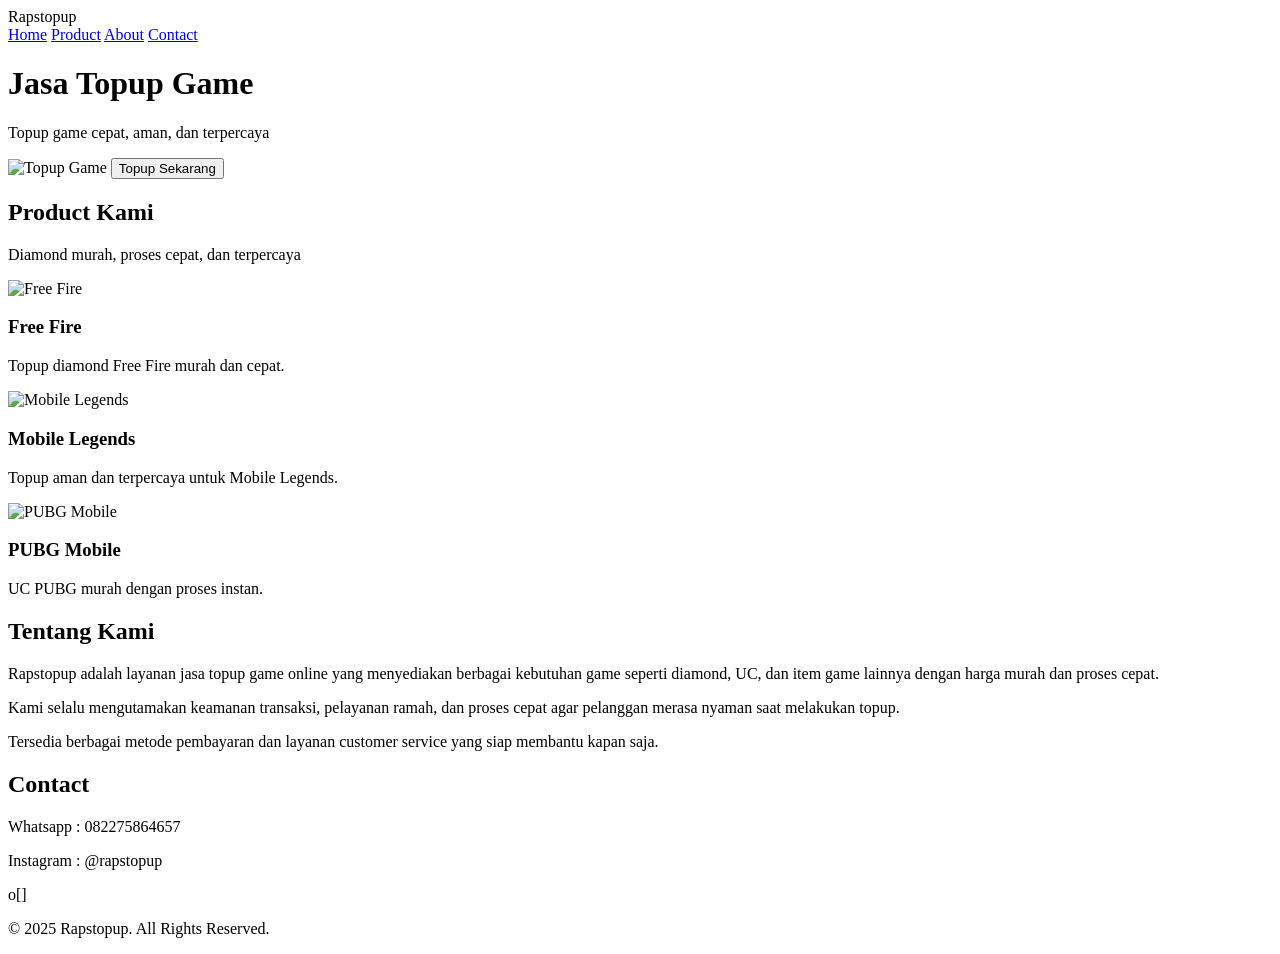
==== index.html @ 4dc0fa09 "Rename jasa topup.html to index.html" ====
<!DOCTYPE html>
<html lang="id">
<head>
    <meta charset="UTF-8">
    <meta name="viewport" content="width=device-width, initial-scale=1.0">
    <title>Rapstopup</title>

    <link rel="stylesheet" href="style2.css">
</head>
<body>

    <!-- NAVBAR -->
    <nav>
        <div class="logo">Rapstopup</div>

        <div class="menu">
            <a href="#home">Home</a>
            <a href="#product">Product</a>
            <a href="#about">About</a>
            <a href="#contact">Contact</a>
        </div>
    </nav>

    <!-- HEADER -->
    <header id="home">
        <h1>Jasa Topup Game</h1>
        <p>Topup game cepat, aman, dan terpercaya</p>

        <img src="topup.jpg" alt="Topup Game" class="hero-image">

        <button>Topup Sekarang</button>
    </header>

    <!-- PRODUCT -->
    <section id="product">
        <h2>Product Kami</h2>
        <p class="section-text">
            Diamond murah, proses cepat, dan terpercaya
        </p>

        <div class="card-container">

            <div class="card">
                <img src="ff.jpg" alt="Free Fire">

                <h3>Free Fire</h3>

                <p>Topup diamond Free Fire murah dan cepat.</p>
            </div>

            <div class="card">
                <img src="ml.jpg" alt="Mobile Legends">

                <h3>Mobile Legends</h3>

                <p>Topup aman dan terpercaya untuk Mobile Legends.</p>
            </div>

            <div class="card">
                <img src="Pubg.jpg" alt="PUBG Mobile">

                <h3>PUBG Mobile</h3>

                <p>UC PUBG murah dengan proses instan.</p>
            </div>

        </div>
    </section>

    <!-- ABOUT -->
    <section id="about">
        <h2>Tentang Kami</h2>

        <p class="about-text">
            Rapstopup adalah layanan jasa topup game online yang menyediakan berbagai kebutuhan game seperti diamond, UC, dan item game lainnya dengan harga murah dan proses cepat.
        </p>

        <p class="about-text">
            Kami selalu mengutamakan keamanan transaksi, pelayanan ramah, dan proses cepat agar pelanggan merasa nyaman saat melakukan topup.
        </p>

        <p class="about-text">
            Tersedia berbagai metode pembayaran dan layanan customer service yang siap membantu kapan saja.
        </p>
    </section>

    <!-- CONTACT -->
    <section id="contact">
        <h2>Contact</h2>

        <p>Whatsapp : 082275864657</p>
        <p>Instagram : @rapstopup</p>
    </section>
o[]
    <!-- FOOTER -->
    <footer>
        <p>&copy; 2025 Rapstopup. All Rights Reserved.</p>
    </footer>

</body>
</html>
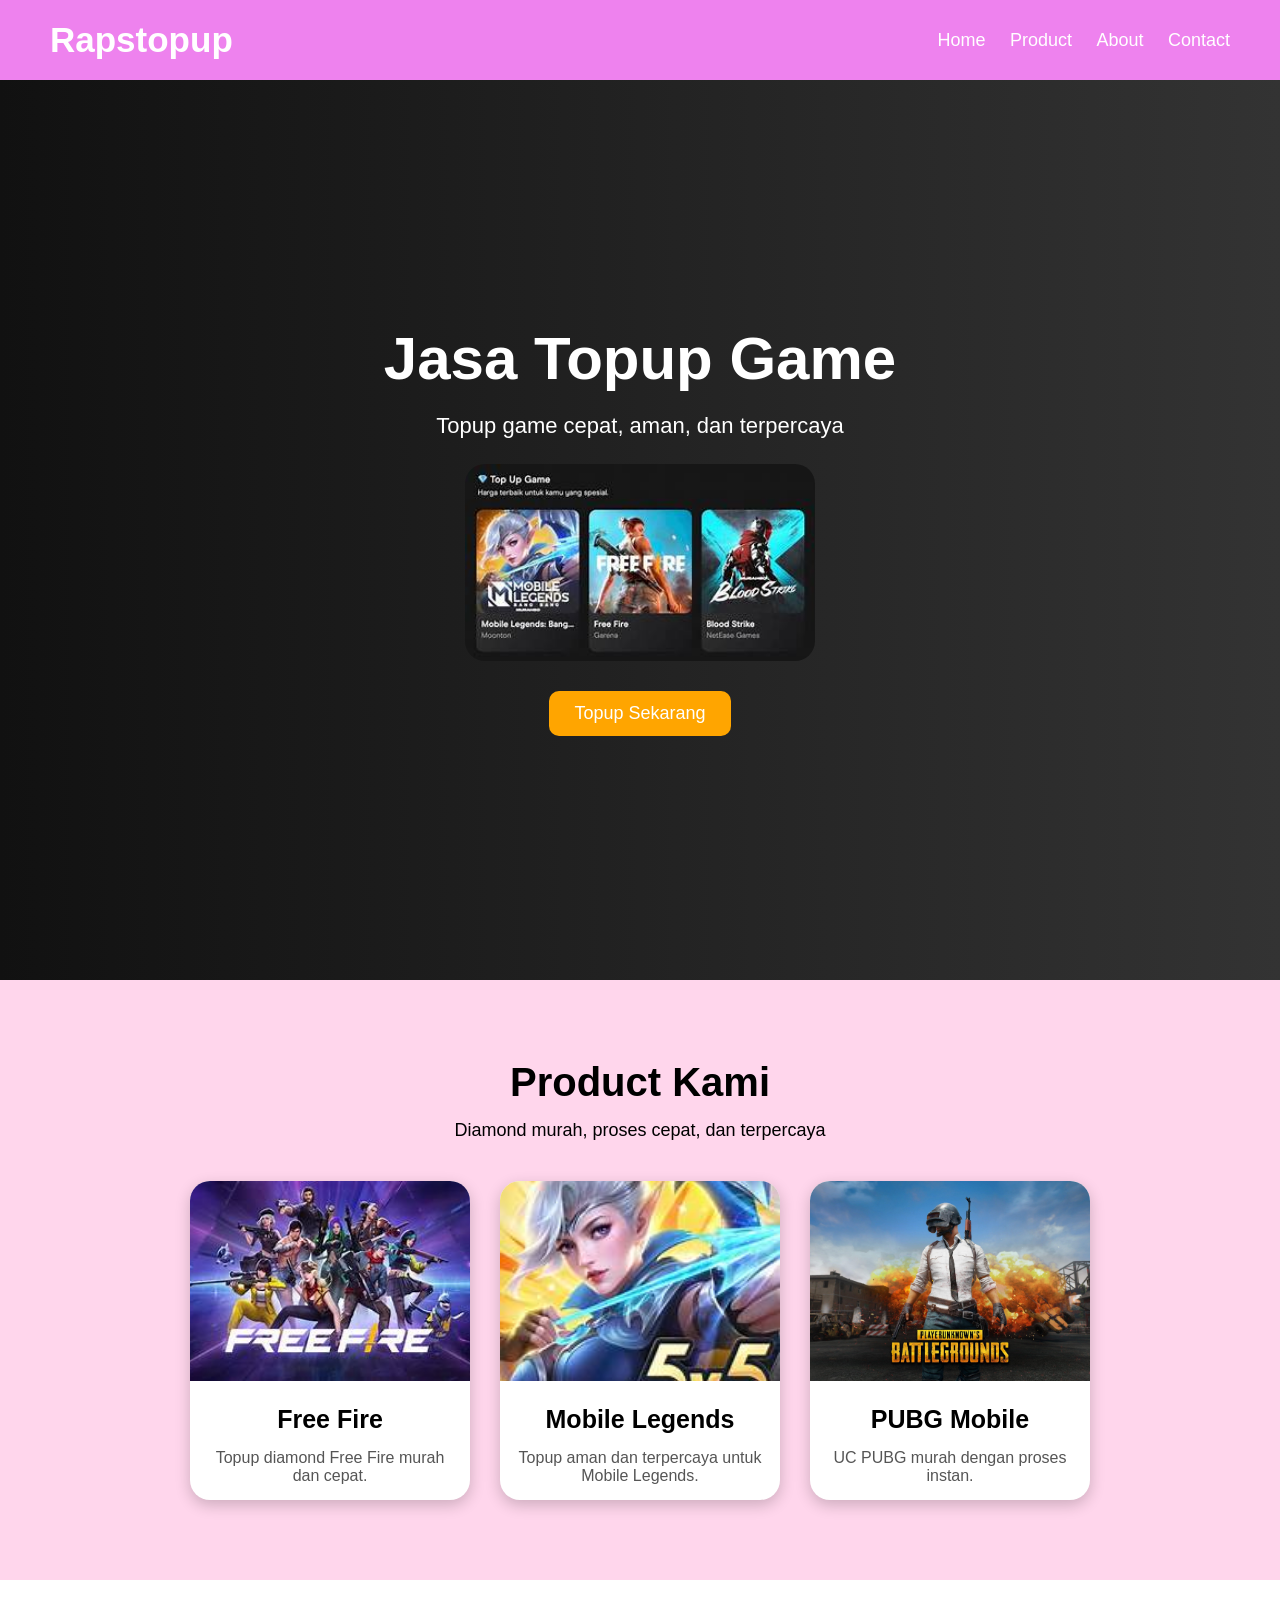
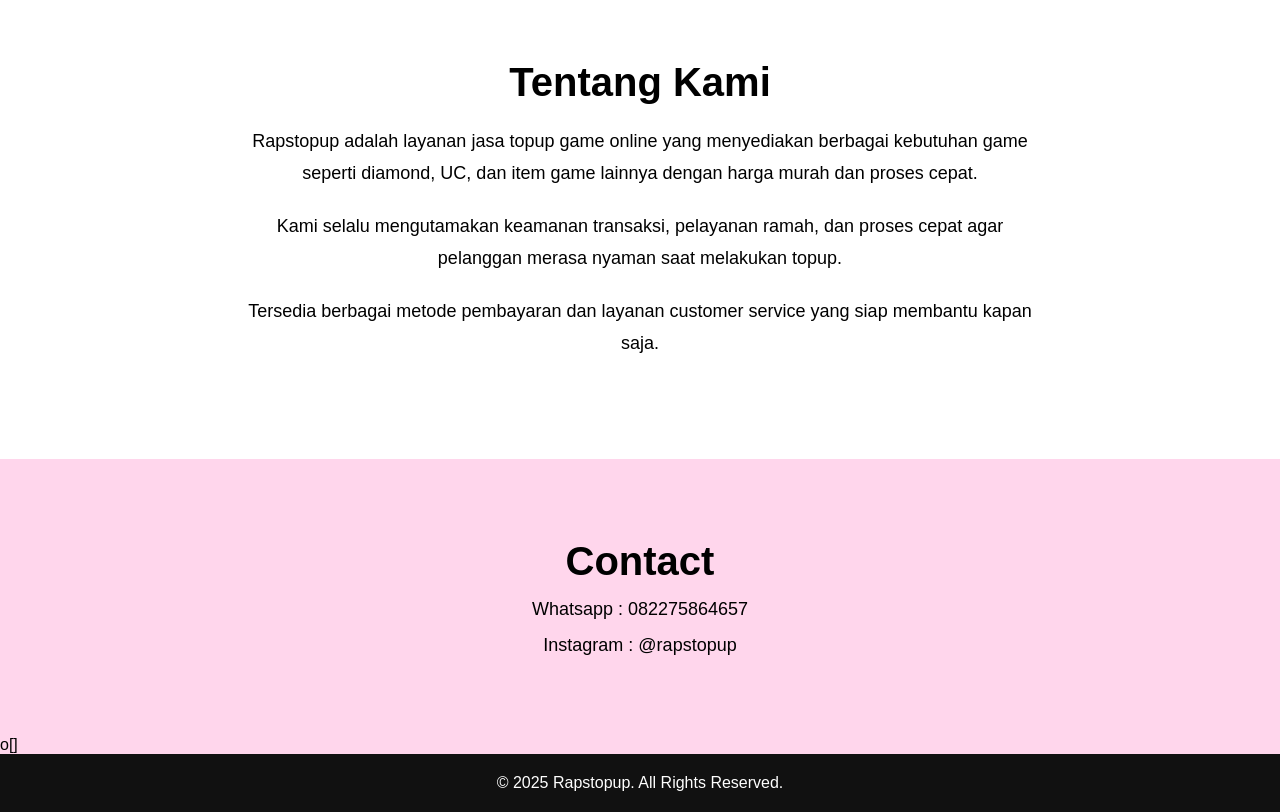
==== commit bd91bebc: "Add files via upload" ====
--- a/index.html
+++ b/index.html
@@ -5,7 +5,7 @@
     <meta name="viewport" content="width=device-width, initial-scale=1.0">
     <title>Rapstopup</title>
 
-    <link rel="stylesheet" href="style2.css">
+    <link rel="stylesheet" href="jasa topup.css">
 </head>
 <body>
 
@@ -26,7 +26,7 @@
         <h1>Jasa Topup Game</h1>
         <p>Topup game cepat, aman, dan terpercaya</p>
 
-        <img src="topup.jpg" alt="Topup Game" class="hero-image">
+        <img src="halaman topup.jpeg" alt="Topup Game" class="hero-image">
 
         <button>Topup Sekarang</button>
     </header>
@@ -41,7 +41,7 @@
         <div class="card-container">
 
             <div class="card">
-                <img src="ff.jpg" alt="Free Fire">
+                <img src="ff.jpeg" alt="Free Fire">
 
                 <h3>Free Fire</h3>
 
@@ -49,7 +49,7 @@
             </div>
 
             <div class="card">
-                <img src="ml.jpg" alt="Mobile Legends">
+                <img src="ml.jpeg" alt="Mobile Legends">
 
                 <h3>Mobile Legends</h3>
 
@@ -57,7 +57,7 @@
             </div>
 
             <div class="card">
-                <img src="Pubg.jpg" alt="PUBG Mobile">
+                <img src="pubg.jpeg" alt="PUBG Mobile">
 
                 <h3>PUBG Mobile</h3>
 
@@ -98,4 +98,4 @@
     </footer>
 
 </body>
-</html>
+</html>
--- a/jasa topup.css
+++ b/jasa topup.css
@@ -0,0 +1,202 @@
+*{
+    margin: 0;
+    padding: 0;
+    box-sizing: border-box;
+    scroll-behavior: smooth;
+    font-family: Arial, sans-serif;
+}
+
+body{
+    background-color: #ffd6ec;
+}
+
+/* NAVBAR */
+
+nav{
+    display: flex;
+    justify-content: space-between;
+    align-items: center;
+
+    padding: 20px 50px;
+
+    background-color: violet;
+
+    position: sticky;
+    top: 0;
+    z-index: 1000;
+}
+
+.logo{
+    color: white;
+    font-size: 35px;
+    font-weight: bold;
+}
+
+.menu a{
+    color: white;
+    text-decoration: none;
+    margin-left: 20px;
+    font-size: 18px;
+    transition: 0.3s;
+}
+
+.menu a:hover{
+    color: orange;
+}
+
+/* HEADER */
+
+header{
+    min-height: 100vh;
+
+    display: flex;
+    flex-direction: column;
+    justify-content: center;
+    align-items: center;
+
+    text-align: center;
+
+    padding: 50px 20px;
+
+    background: linear-gradient(to right, #111, #333);
+
+    color: white;
+}
+
+header h1{
+    font-size: 60px;
+    margin-bottom: 20px;
+}
+
+header p{
+    font-size: 22px;
+    margin-bottom: 25px;
+}
+
+.hero-image{
+    width: 350px;
+    max-width: 90%;
+
+    border-radius: 20px;
+
+    margin-bottom: 30px;
+}
+
+button{
+    padding: 12px 25px;
+
+    border: none;
+    border-radius: 10px;
+
+    background-color: orange;
+    color: white;
+
+    font-size: 18px;
+
+    cursor: pointer;
+
+    transition: 0.3s;
+}
+
+button:hover{
+    background-color: darkorange;
+    transform: scale(1.05);
+}
+
+/* SECTION */
+
+section{
+    padding: 80px 20px;
+    text-align: center;
+}
+
+section h2{
+    font-size: 40px;
+    margin-bottom: 15px;
+}
+
+.section-text{
+    margin-bottom: 40px;
+    font-size: 18px;
+}
+
+/* CARD */
+
+.card-container{
+    display: flex;
+
+    justify-content: center;
+
+    align-items: center;
+
+    gap: 30px;
+
+    flex-wrap: wrap;
+
+    margin-top: 40px;
+}
+
+.card{
+    width: 280px;
+
+    background-color: white;
+
+    border-radius: 20px;
+
+    overflow: hidden;
+
+    box-shadow: 0 5px 15px rgba(0,0,0,0.2);
+
+    transition: 0.3s;
+}
+
+.card:hover{
+    transform: translateY(-10px);
+}
+
+.card img{
+    width: 100%;
+    height: 200px;
+    object-fit: cover;
+}
+
+.card h3{
+    margin-top: 20px;
+    font-size: 25px;
+}
+
+.card p{
+    padding: 15px;
+    color: #555;
+}
+
+/* ABOUT */
+
+#about{
+    background-color: white;
+}
+
+.about-text{
+    max-width: 800px;
+    margin: 20px auto;
+    font-size: 18px;
+    line-height: 1.8;
+}
+
+/* CONTACT */
+
+#contact p{
+    margin-top: 15px;
+    font-size: 18px;
+}
+
+/* FOOTER */
+
+footer{
+    background-color: #111;
+    color: white;
+
+    text-align: center;
+
+    padding: 20px;
+}
